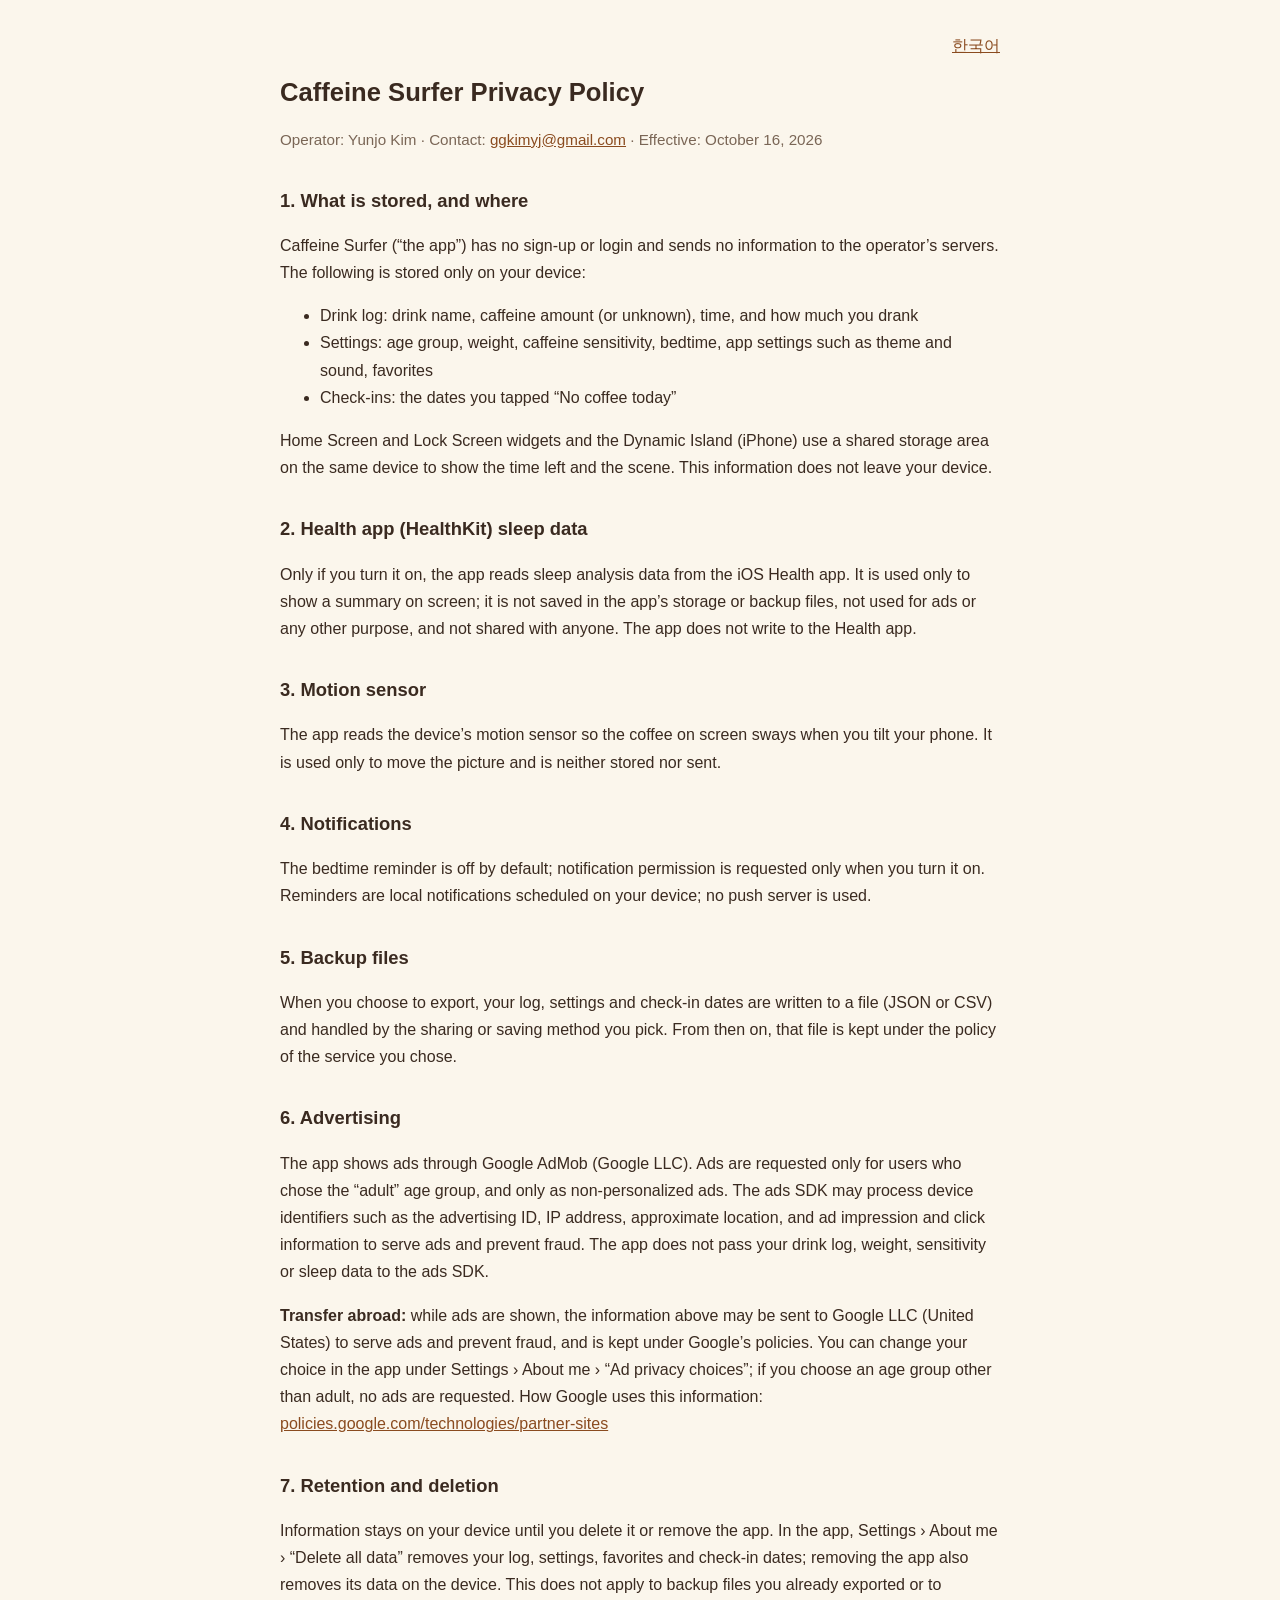
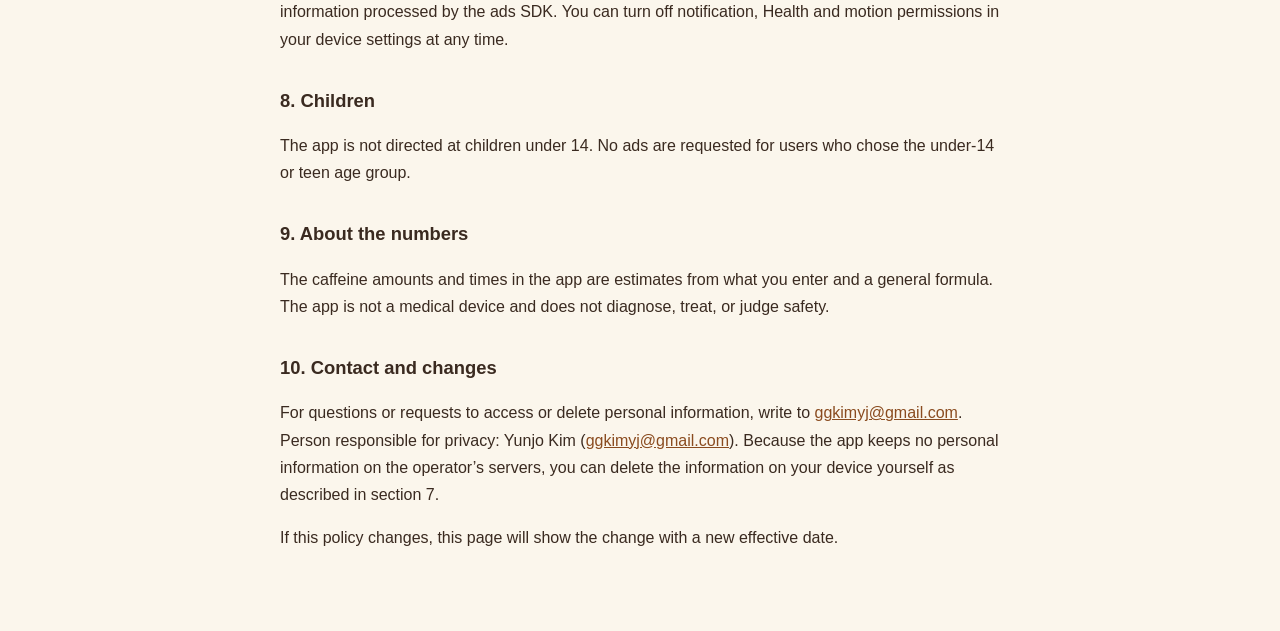
==== privacy-en.html @ 43c8429e "카페인 서퍼 개인정보처리방침·지원 페이지(한국어·영어)" ====
<!doctype html>
<html lang="en">
<head>
<meta charset="utf-8">
<meta name="viewport" content="width=device-width,initial-scale=1">
<title>Caffeine Surfer Privacy Policy</title>
<link rel="stylesheet" href="style.css">
</head>
<body>
<main>
<p class="lang"><a href="privacy.html">한국어</a></p>
<h1>Caffeine Surfer Privacy Policy</h1>
<p class="meta">Operator: Yunjo Kim · Contact: <a href="mailto:ggkimyj@gmail.com">ggkimyj@gmail.com</a> · Effective: October 16, 2026</p>

<h2>1. What is stored, and where</h2>
<p>Caffeine Surfer (“the app”) has no sign-up or login and sends no information to the operator’s servers. The following is stored only on your device:</p>
<ul>
<li>Drink log: drink name, caffeine amount (or unknown), time, and how much you drank</li>
<li>Settings: age group, weight, caffeine sensitivity, bedtime, app settings such as theme and sound, favorites</li>
<li>Check-ins: the dates you tapped “No coffee today”</li>
</ul>
<p>Home Screen and Lock Screen widgets and the Dynamic Island (iPhone) use a shared storage area on the same device to show the time left and the scene. This information does not leave your device.</p>

<h2>2. Health app (HealthKit) sleep data</h2>
<p>Only if you turn it on, the app reads sleep analysis data from the iOS Health app. It is used only to show a summary on screen; it is not saved in the app’s storage or backup files, not used for ads or any other purpose, and not shared with anyone. The app does not write to the Health app.</p>

<h2>3. Motion sensor</h2>
<p>The app reads the device’s motion sensor so the coffee on screen sways when you tilt your phone. It is used only to move the picture and is neither stored nor sent.</p>

<h2>4. Notifications</h2>
<p>The bedtime reminder is off by default; notification permission is requested only when you turn it on. Reminders are local notifications scheduled on your device; no push server is used.</p>

<h2>5. Backup files</h2>
<p>When you choose to export, your log, settings and check-in dates are written to a file (JSON or CSV) and handled by the sharing or saving method you pick. From then on, that file is kept under the policy of the service you chose.</p>

<h2>6. Advertising</h2>
<p>The app shows ads through Google AdMob (Google LLC). Ads are requested only for users who chose the “adult” age group, and only as non-personalized ads. The ads SDK may process device identifiers such as the advertising ID, IP address, approximate location, and ad impression and click information to serve ads and prevent fraud. The app does not pass your drink log, weight, sensitivity or sleep data to the ads SDK.</p>
<p><strong>Transfer abroad:</strong> while ads are shown, the information above may be sent to Google LLC (United States) to serve ads and prevent fraud, and is kept under Google’s policies. You can change your choice in the app under Settings › About me › “Ad privacy choices”; if you choose an age group other than adult, no ads are requested. How Google uses this information: <a href="https://policies.google.com/technologies/partner-sites">policies.google.com/technologies/partner-sites</a></p>

<h2>7. Retention and deletion</h2>
<p>Information stays on your device until you delete it or remove the app. In the app, Settings › About me › “Delete all data” removes your log, settings, favorites and check-in dates; removing the app also removes its data on the device. This does not apply to backup files you already exported or to information processed by the ads SDK. You can turn off notification, Health and motion permissions in your device settings at any time.</p>

<h2>8. Children</h2>
<p>The app is not directed at children under 14. No ads are requested for users who chose the under-14 or teen age group.</p>

<h2>9. About the numbers</h2>
<p>The caffeine amounts and times in the app are estimates from what you enter and a general formula. The app is not a medical device and does not diagnose, treat, or judge safety.</p>

<h2>10. Contact and changes</h2>
<p>For questions or requests to access or delete personal information, write to <a href="mailto:ggkimyj@gmail.com">ggkimyj@gmail.com</a>. Person responsible for privacy: Yunjo Kim (<a href="mailto:ggkimyj@gmail.com">ggkimyj@gmail.com</a>). Because the app keeps no personal information on the operator’s servers, you can delete the information on your device yourself as described in section 7.</p>
<p>If this policy changes, this page will show the change with a new effective date.</p>
</main>
</body>
</html>
---- style.css ----
body{margin:0;background:#fbf6ec;color:#3a2a20;font:16px/1.7 -apple-system,BlinkMacSystemFont,"Apple SD Gothic Neo","Noto Sans KR",sans-serif}
main{max-width:720px;margin:0 auto;padding:32px 16px 64px}
h1{font-size:1.6rem;line-height:1.3}
h2{font-size:1.15rem;margin-top:2rem}
a{color:#8a4b1f}
.meta{color:#7a6656;font-size:.95rem}
.lang{text-align:right;margin:0}
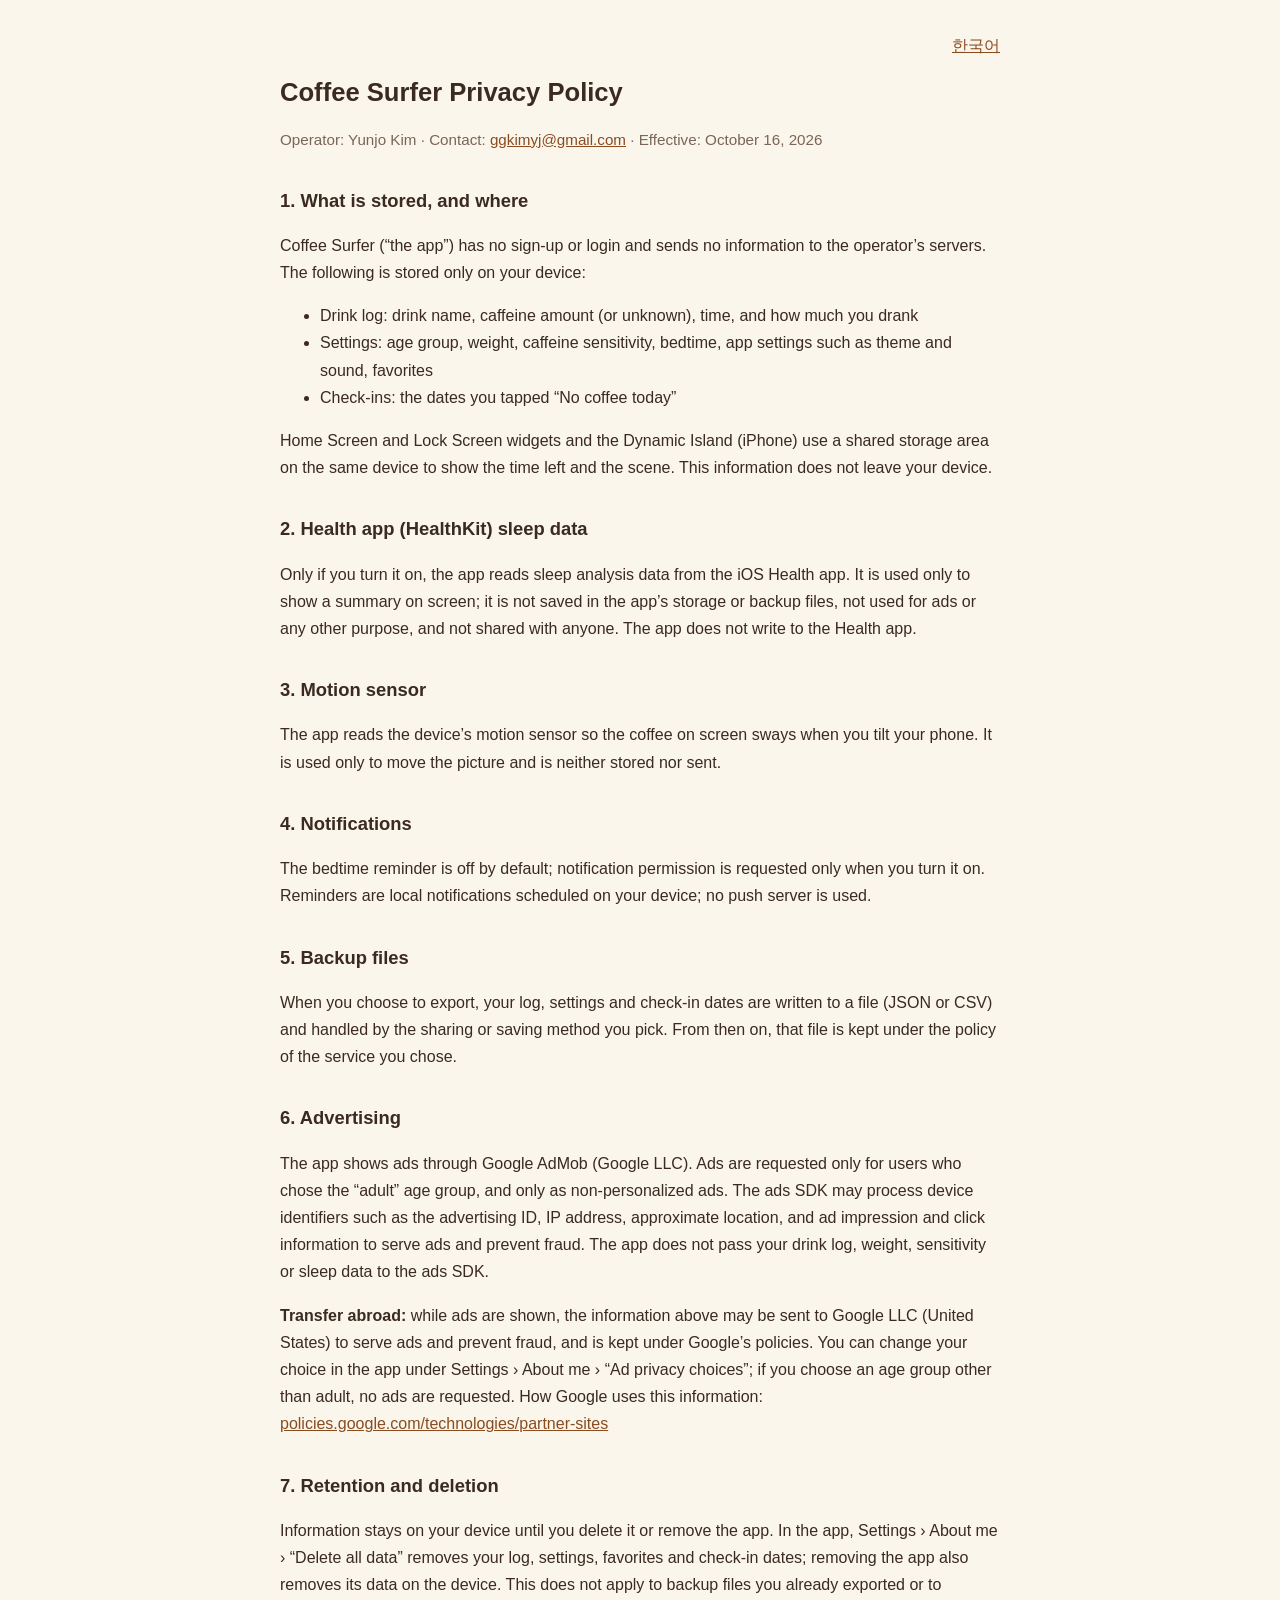
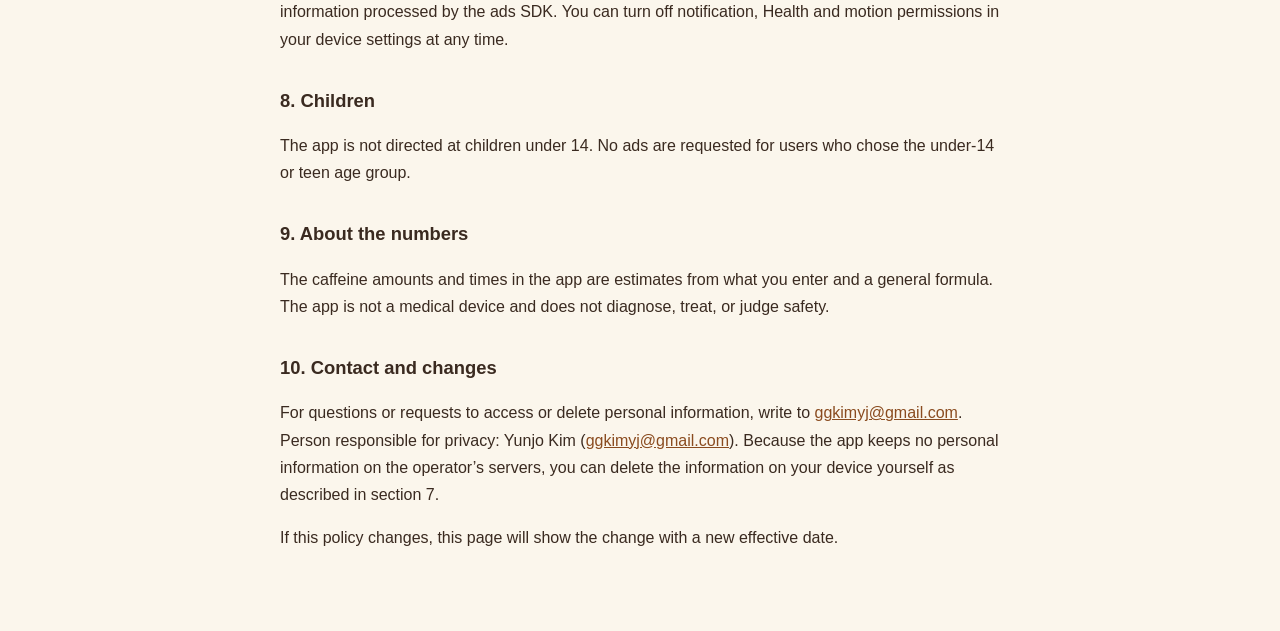
==== commit 6f19cfaf: "영문 이름도 Coffee Surfer로 Co-Authored-By: Claude Opus 5.5 <noreply@anthropic.com>" ====
--- a/privacy-en.html
+++ b/privacy-en.html
@@ -3,17 +3,17 @@
 <head>
 <meta charset="utf-8">
 <meta name="viewport" content="width=device-width,initial-scale=1">
-<title>Caffeine Surfer Privacy Policy</title>
+<title>Coffee Surfer Privacy Policy</title>
 <link rel="stylesheet" href="style.css">
 </head>
 <body>
 <main>
 <p class="lang"><a href="privacy.html">한국어</a></p>
-<h1>Caffeine Surfer Privacy Policy</h1>
+<h1>Coffee Surfer Privacy Policy</h1>
 <p class="meta">Operator: Yunjo Kim · Contact: <a href="mailto:ggkimyj@gmail.com">ggkimyj@gmail.com</a> · Effective: October 16, 2026</p>
 
 <h2>1. What is stored, and where</h2>
-<p>Caffeine Surfer (“the app”) has no sign-up or login and sends no information to the operator’s servers. The following is stored only on your device:</p>
+<p>Coffee Surfer (“the app”) has no sign-up or login and sends no information to the operator’s servers. The following is stored only on your device:</p>
 <ul>
 <li>Drink log: drink name, caffeine amount (or unknown), time, and how much you drank</li>
 <li>Settings: age group, weight, caffeine sensitivity, bedtime, app settings such as theme and sound, favorites</li>
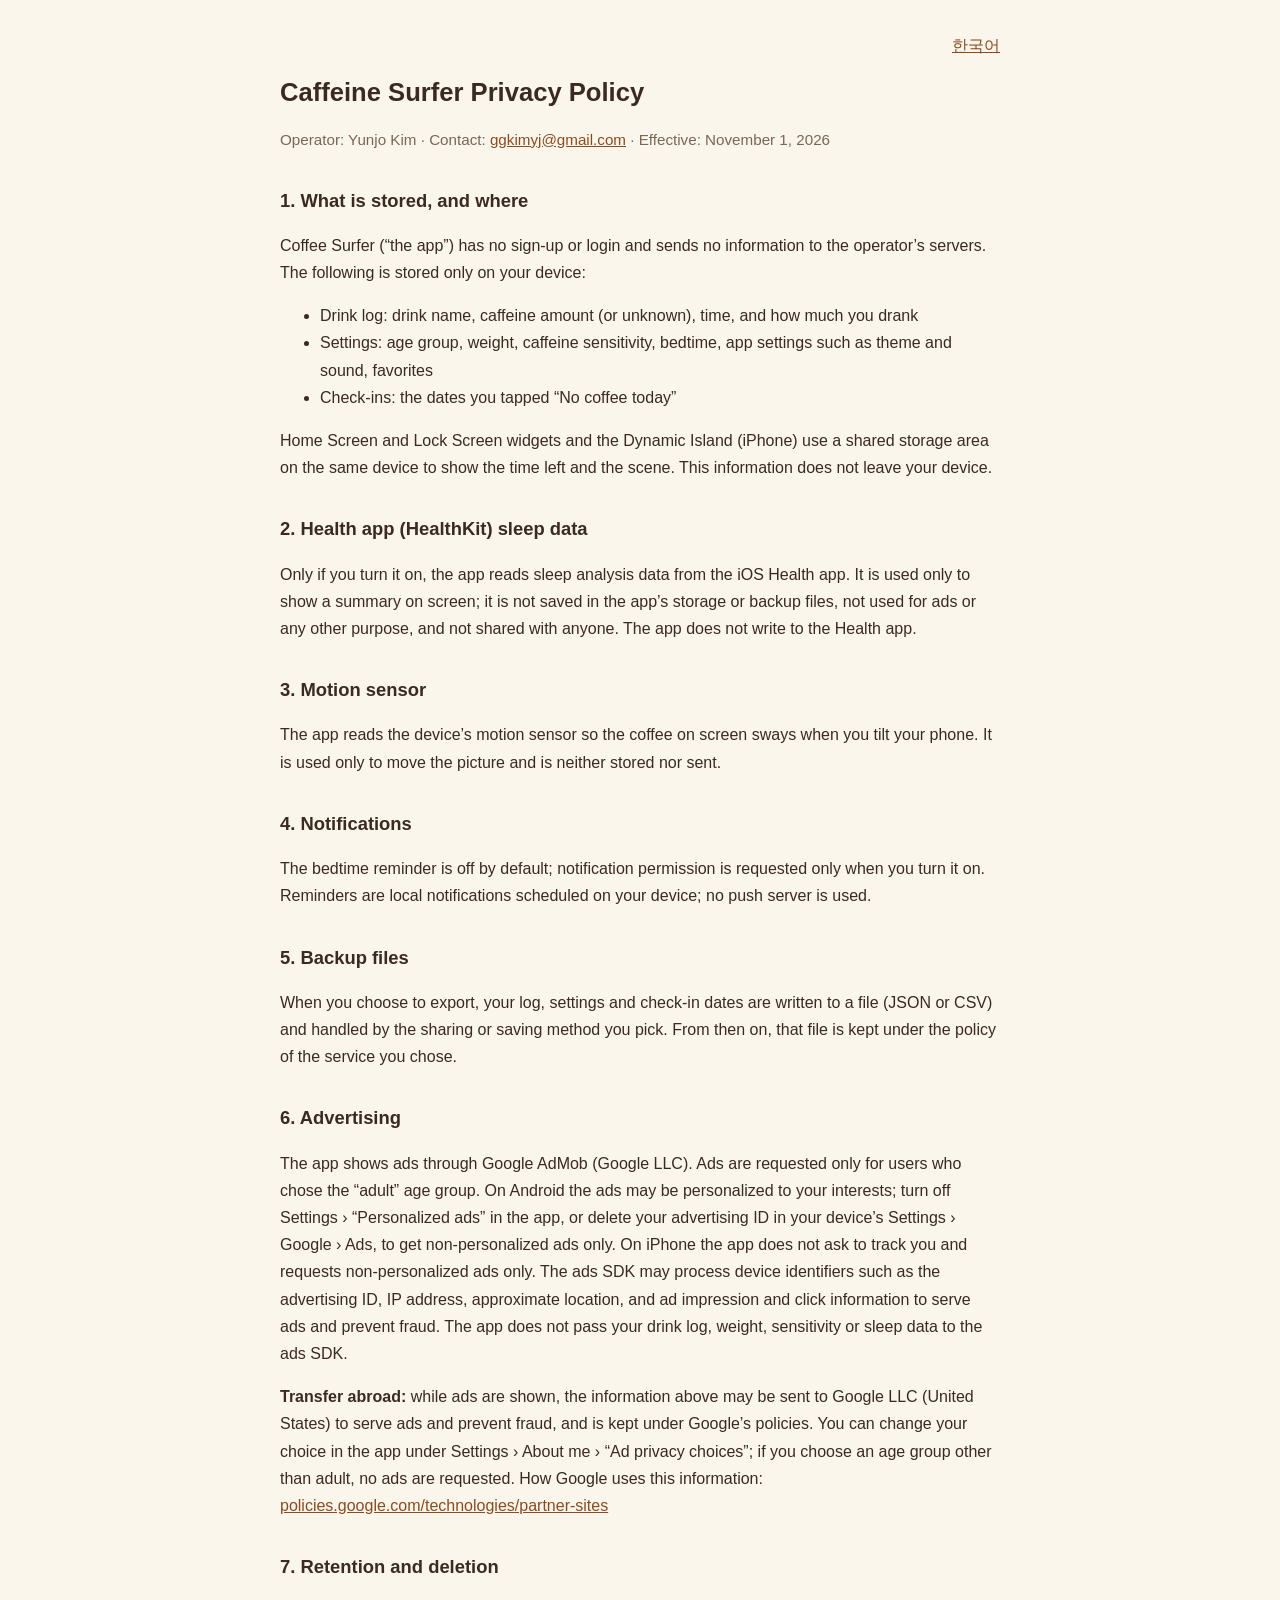
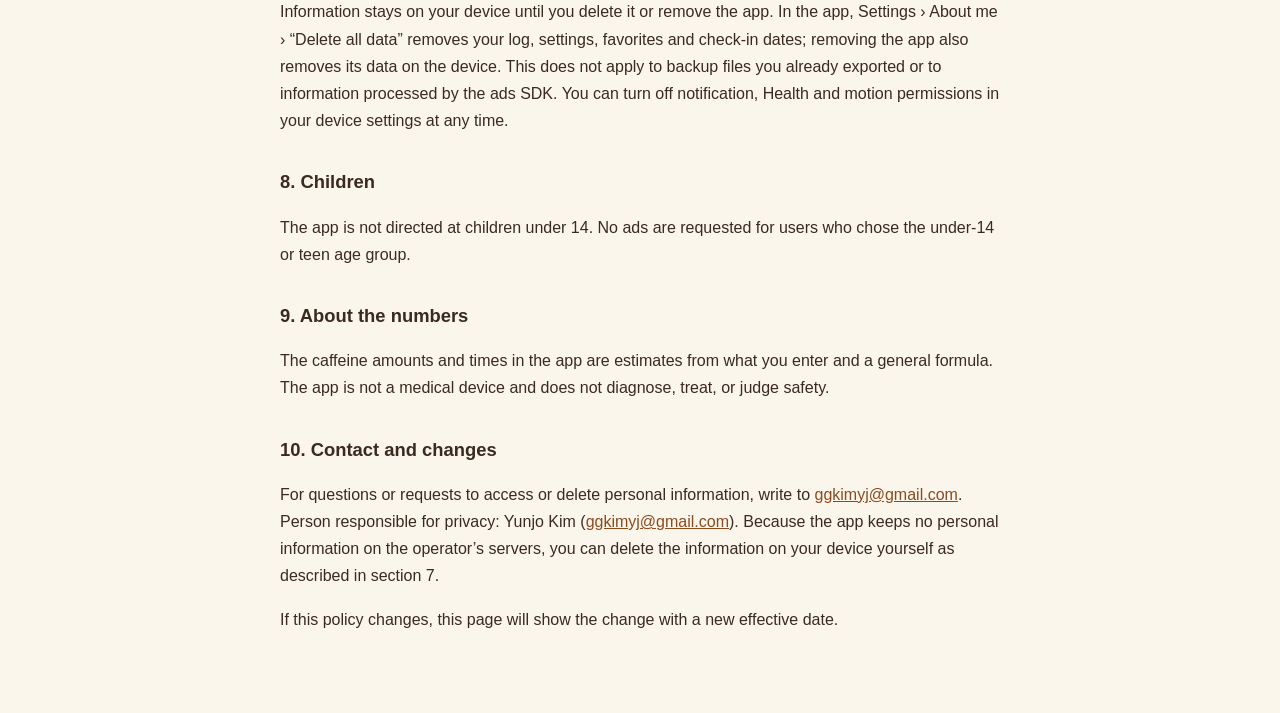
==== commit 79b6a671: "개인정보처리방침: 안드로이드 맞춤형 광고(앱 설정·기기 광고 ID로 끄기), 아이폰은 비맞춤 — 시행일 2026-11-01" ====
--- a/privacy-en.html
+++ b/privacy-en.html
@@ -9,8 +9,8 @@
 <body>
 <main>
 <p class="lang"><a href="privacy.html">한국어</a></p>
-<h1>Coffee Surfer Privacy Policy</h1>
-<p class="meta">Operator: Yunjo Kim · Contact: <a href="mailto:ggkimyj@gmail.com">ggkimyj@gmail.com</a> · Effective: October 16, 2026</p>
+<h1>Caffeine Surfer Privacy Policy</h1>
+<p class="meta">Operator: Yunjo Kim · Contact: <a href="mailto:ggkimyj@gmail.com">ggkimyj@gmail.com</a> · Effective: November 1, 2026</p>
 
 <h2>1. What is stored, and where</h2>
 <p>Coffee Surfer (“the app”) has no sign-up or login and sends no information to the operator’s servers. The following is stored only on your device:</p>
@@ -34,7 +34,7 @@
 <p>When you choose to export, your log, settings and check-in dates are written to a file (JSON or CSV) and handled by the sharing or saving method you pick. From then on, that file is kept under the policy of the service you chose.</p>
 
 <h2>6. Advertising</h2>
-<p>The app shows ads through Google AdMob (Google LLC). Ads are requested only for users who chose the “adult” age group, and only as non-personalized ads. The ads SDK may process device identifiers such as the advertising ID, IP address, approximate location, and ad impression and click information to serve ads and prevent fraud. The app does not pass your drink log, weight, sensitivity or sleep data to the ads SDK.</p>
+<p>The app shows ads through Google AdMob (Google LLC). Ads are requested only for users who chose the “adult” age group. On Android the ads may be personalized to your interests; turn off Settings › “Personalized ads” in the app, or delete your advertising ID in your device’s Settings › Google › Ads, to get non-personalized ads only. On iPhone the app does not ask to track you and requests non-personalized ads only. The ads SDK may process device identifiers such as the advertising ID, IP address, approximate location, and ad impression and click information to serve ads and prevent fraud. The app does not pass your drink log, weight, sensitivity or sleep data to the ads SDK.</p>
 <p><strong>Transfer abroad:</strong> while ads are shown, the information above may be sent to Google LLC (United States) to serve ads and prevent fraud, and is kept under Google’s policies. You can change your choice in the app under Settings › About me › “Ad privacy choices”; if you choose an age group other than adult, no ads are requested. How Google uses this information: <a href="https://policies.google.com/technologies/partner-sites">policies.google.com/technologies/partner-sites</a></p>
 
 <h2>7. Retention and deletion</h2>
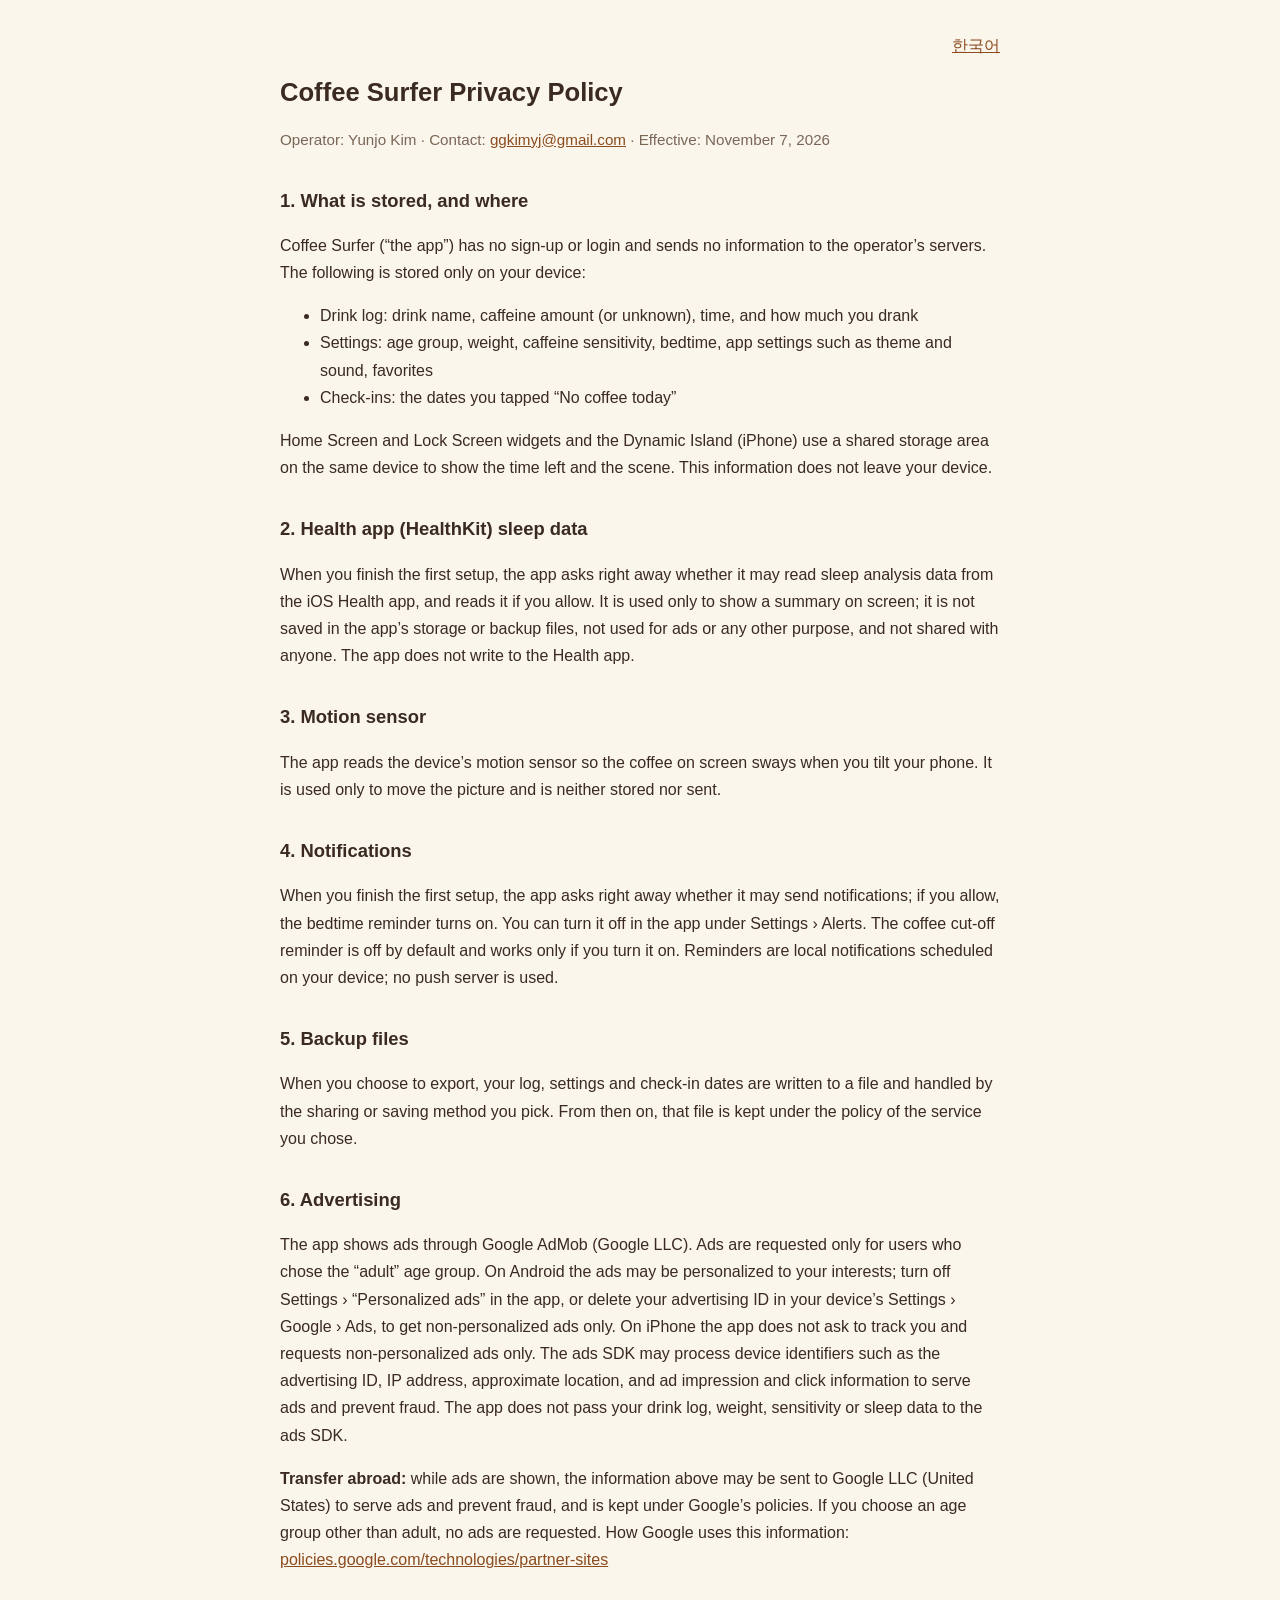
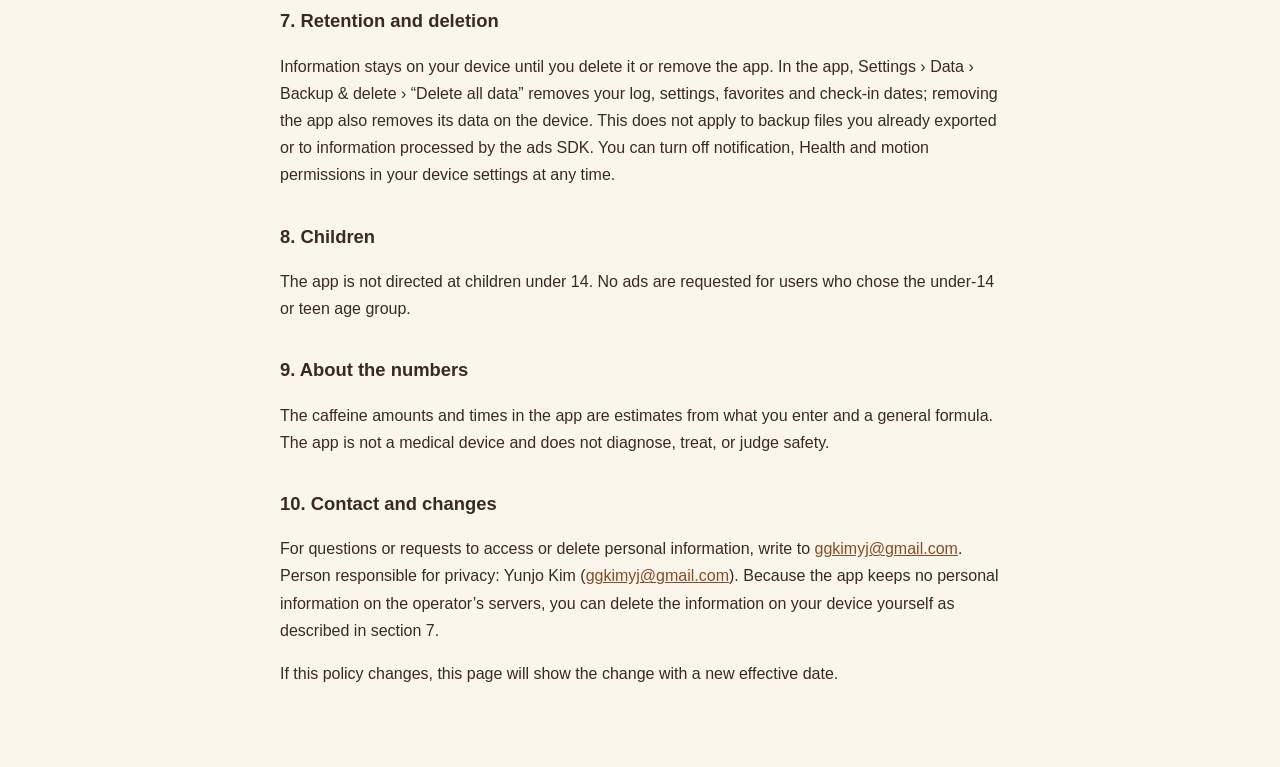
==== commit 6a42233a: "개인정보처리방침·지원: 실제 앱 동작에 맞춤 — 처음 설정 때 수면·알림을 바로 묻는 것, 삭제 경로, 없는 광고 메뉴 삭제, 이름 커피 서퍼 — 시행일 2026-11-07 Co-" ====
--- a/privacy-en.html
+++ b/privacy-en.html
@@ -9,8 +9,8 @@
 <body>
 <main>
 <p class="lang"><a href="privacy.html">한국어</a></p>
-<h1>Caffeine Surfer Privacy Policy</h1>
-<p class="meta">Operator: Yunjo Kim · Contact: <a href="mailto:ggkimyj@gmail.com">ggkimyj@gmail.com</a> · Effective: November 1, 2026</p>
+<h1>Coffee Surfer Privacy Policy</h1>
+<p class="meta">Operator: Yunjo Kim · Contact: <a href="mailto:ggkimyj@gmail.com">ggkimyj@gmail.com</a> · Effective: November 7, 2026</p>
 
 <h2>1. What is stored, and where</h2>
 <p>Coffee Surfer (“the app”) has no sign-up or login and sends no information to the operator’s servers. The following is stored only on your device:</p>
@@ -22,23 +22,23 @@
 <p>Home Screen and Lock Screen widgets and the Dynamic Island (iPhone) use a shared storage area on the same device to show the time left and the scene. This information does not leave your device.</p>
 
 <h2>2. Health app (HealthKit) sleep data</h2>
-<p>Only if you turn it on, the app reads sleep analysis data from the iOS Health app. It is used only to show a summary on screen; it is not saved in the app’s storage or backup files, not used for ads or any other purpose, and not shared with anyone. The app does not write to the Health app.</p>
+<p>When you finish the first setup, the app asks right away whether it may read sleep analysis data from the iOS Health app, and reads it if you allow. It is used only to show a summary on screen; it is not saved in the app’s storage or backup files, not used for ads or any other purpose, and not shared with anyone. The app does not write to the Health app.</p>
 
 <h2>3. Motion sensor</h2>
 <p>The app reads the device’s motion sensor so the coffee on screen sways when you tilt your phone. It is used only to move the picture and is neither stored nor sent.</p>
 
 <h2>4. Notifications</h2>
-<p>The bedtime reminder is off by default; notification permission is requested only when you turn it on. Reminders are local notifications scheduled on your device; no push server is used.</p>
+<p>When you finish the first setup, the app asks right away whether it may send notifications; if you allow, the bedtime reminder turns on. You can turn it off in the app under Settings › Alerts. The coffee cut-off reminder is off by default and works only if you turn it on. Reminders are local notifications scheduled on your device; no push server is used.</p>
 
 <h2>5. Backup files</h2>
-<p>When you choose to export, your log, settings and check-in dates are written to a file (JSON or CSV) and handled by the sharing or saving method you pick. From then on, that file is kept under the policy of the service you chose.</p>
+<p>When you choose to export, your log, settings and check-in dates are written to a file and handled by the sharing or saving method you pick. From then on, that file is kept under the policy of the service you chose.</p>
 
 <h2>6. Advertising</h2>
 <p>The app shows ads through Google AdMob (Google LLC). Ads are requested only for users who chose the “adult” age group. On Android the ads may be personalized to your interests; turn off Settings › “Personalized ads” in the app, or delete your advertising ID in your device’s Settings › Google › Ads, to get non-personalized ads only. On iPhone the app does not ask to track you and requests non-personalized ads only. The ads SDK may process device identifiers such as the advertising ID, IP address, approximate location, and ad impression and click information to serve ads and prevent fraud. The app does not pass your drink log, weight, sensitivity or sleep data to the ads SDK.</p>
-<p><strong>Transfer abroad:</strong> while ads are shown, the information above may be sent to Google LLC (United States) to serve ads and prevent fraud, and is kept under Google’s policies. You can change your choice in the app under Settings › About me › “Ad privacy choices”; if you choose an age group other than adult, no ads are requested. How Google uses this information: <a href="https://policies.google.com/technologies/partner-sites">policies.google.com/technologies/partner-sites</a></p>
+<p><strong>Transfer abroad:</strong> while ads are shown, the information above may be sent to Google LLC (United States) to serve ads and prevent fraud, and is kept under Google’s policies. If you choose an age group other than adult, no ads are requested. How Google uses this information: <a href="https://policies.google.com/technologies/partner-sites">policies.google.com/technologies/partner-sites</a></p>
 
 <h2>7. Retention and deletion</h2>
-<p>Information stays on your device until you delete it or remove the app. In the app, Settings › About me › “Delete all data” removes your log, settings, favorites and check-in dates; removing the app also removes its data on the device. This does not apply to backup files you already exported or to information processed by the ads SDK. You can turn off notification, Health and motion permissions in your device settings at any time.</p>
+<p>Information stays on your device until you delete it or remove the app. In the app, Settings › Data › Backup &amp; delete › “Delete all data” removes your log, settings, favorites and check-in dates; removing the app also removes its data on the device. This does not apply to backup files you already exported or to information processed by the ads SDK. You can turn off notification, Health and motion permissions in your device settings at any time.</p>
 
 <h2>8. Children</h2>
 <p>The app is not directed at children under 14. No ads are requested for users who chose the under-14 or teen age group.</p>
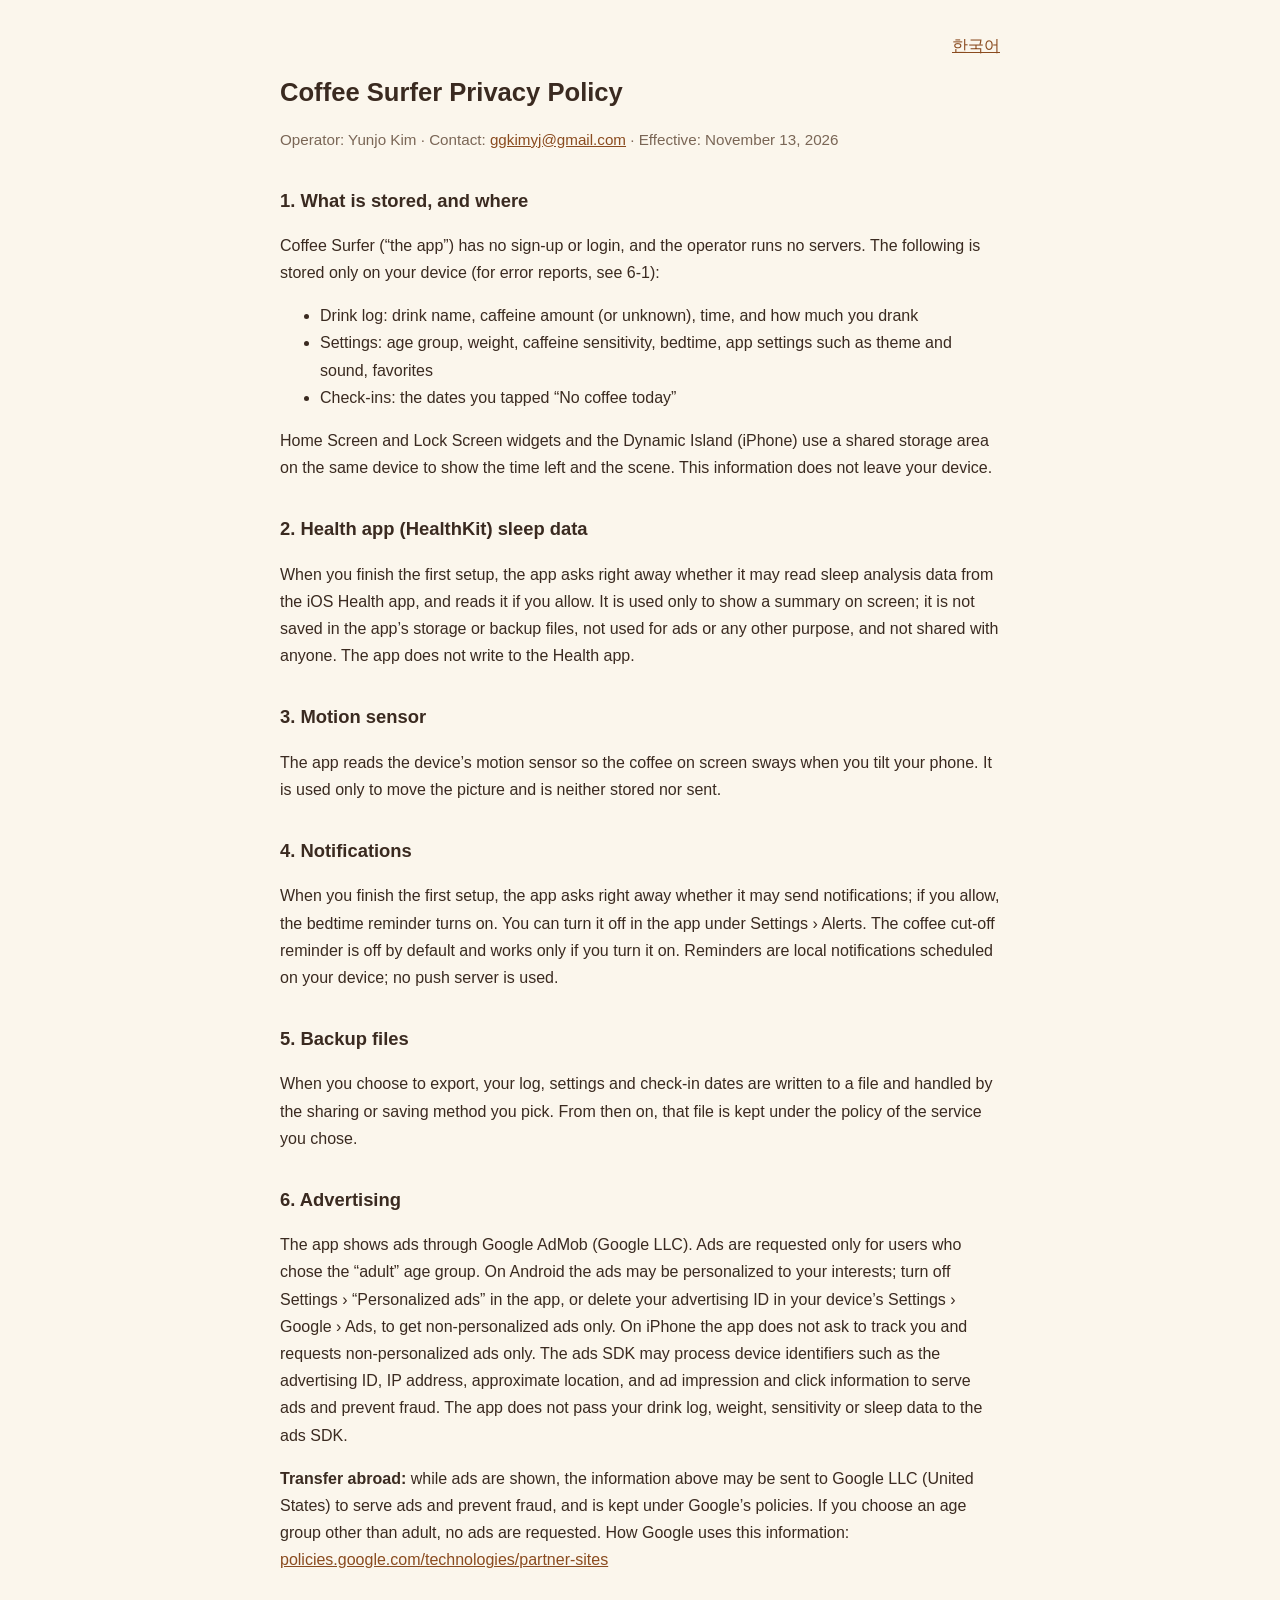
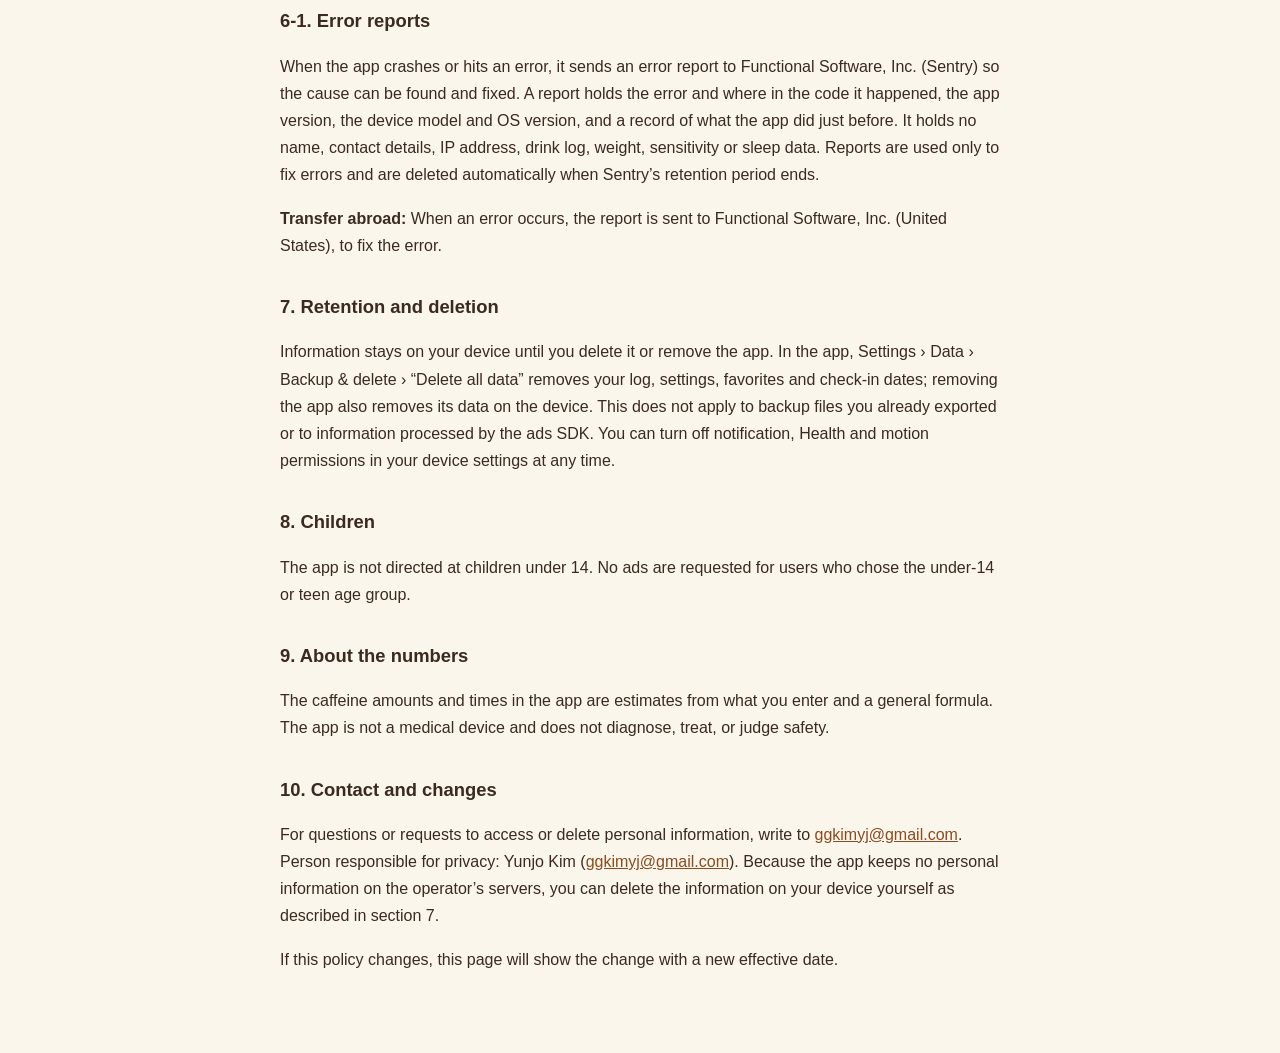
==== commit 441dfb8d: "개인정보처리방침: 6-1 오류 보고(Sentry) 추가 — 시행일 2026-11-13 Co-Authored-By: Claude Opus 5.5 <noreply@anthropic.c" ====
--- a/privacy-en.html
+++ b/privacy-en.html
@@ -10,10 +10,10 @@
 <main>
 <p class="lang"><a href="privacy.html">한국어</a></p>
 <h1>Coffee Surfer Privacy Policy</h1>
-<p class="meta">Operator: Yunjo Kim · Contact: <a href="mailto:ggkimyj@gmail.com">ggkimyj@gmail.com</a> · Effective: November 7, 2026</p>
+<p class="meta">Operator: Yunjo Kim · Contact: <a href="mailto:ggkimyj@gmail.com">ggkimyj@gmail.com</a> · Effective: November 13, 2026</p>
 
 <h2>1. What is stored, and where</h2>
-<p>Coffee Surfer (“the app”) has no sign-up or login and sends no information to the operator’s servers. The following is stored only on your device:</p>
+<p>Coffee Surfer (“the app”) has no sign-up or login, and the operator runs no servers. The following is stored only on your device (for error reports, see 6-1):</p>
 <ul>
 <li>Drink log: drink name, caffeine amount (or unknown), time, and how much you drank</li>
 <li>Settings: age group, weight, caffeine sensitivity, bedtime, app settings such as theme and sound, favorites</li>
@@ -37,6 +37,10 @@
 <p>The app shows ads through Google AdMob (Google LLC). Ads are requested only for users who chose the “adult” age group. On Android the ads may be personalized to your interests; turn off Settings › “Personalized ads” in the app, or delete your advertising ID in your device’s Settings › Google › Ads, to get non-personalized ads only. On iPhone the app does not ask to track you and requests non-personalized ads only. The ads SDK may process device identifiers such as the advertising ID, IP address, approximate location, and ad impression and click information to serve ads and prevent fraud. The app does not pass your drink log, weight, sensitivity or sleep data to the ads SDK.</p>
 <p><strong>Transfer abroad:</strong> while ads are shown, the information above may be sent to Google LLC (United States) to serve ads and prevent fraud, and is kept under Google’s policies. If you choose an age group other than adult, no ads are requested. How Google uses this information: <a href="https://policies.google.com/technologies/partner-sites">policies.google.com/technologies/partner-sites</a></p>
 
+<h2>6-1. Error reports</h2>
+<p>When the app crashes or hits an error, it sends an error report to Functional Software, Inc. (Sentry) so the cause can be found and fixed. A report holds the error and where in the code it happened, the app version, the device model and OS version, and a record of what the app did just before. It holds no name, contact details, IP address, drink log, weight, sensitivity or sleep data. Reports are used only to fix errors and are deleted automatically when Sentry’s retention period ends.</p>
+<p><strong>Transfer abroad:</strong> When an error occurs, the report is sent to Functional Software, Inc. (United States), to fix the error.</p>
+
 <h2>7. Retention and deletion</h2>
 <p>Information stays on your device until you delete it or remove the app. In the app, Settings › Data › Backup &amp; delete › “Delete all data” removes your log, settings, favorites and check-in dates; removing the app also removes its data on the device. This does not apply to backup files you already exported or to information processed by the ads SDK. You can turn off notification, Health and motion permissions in your device settings at any time.</p>
 
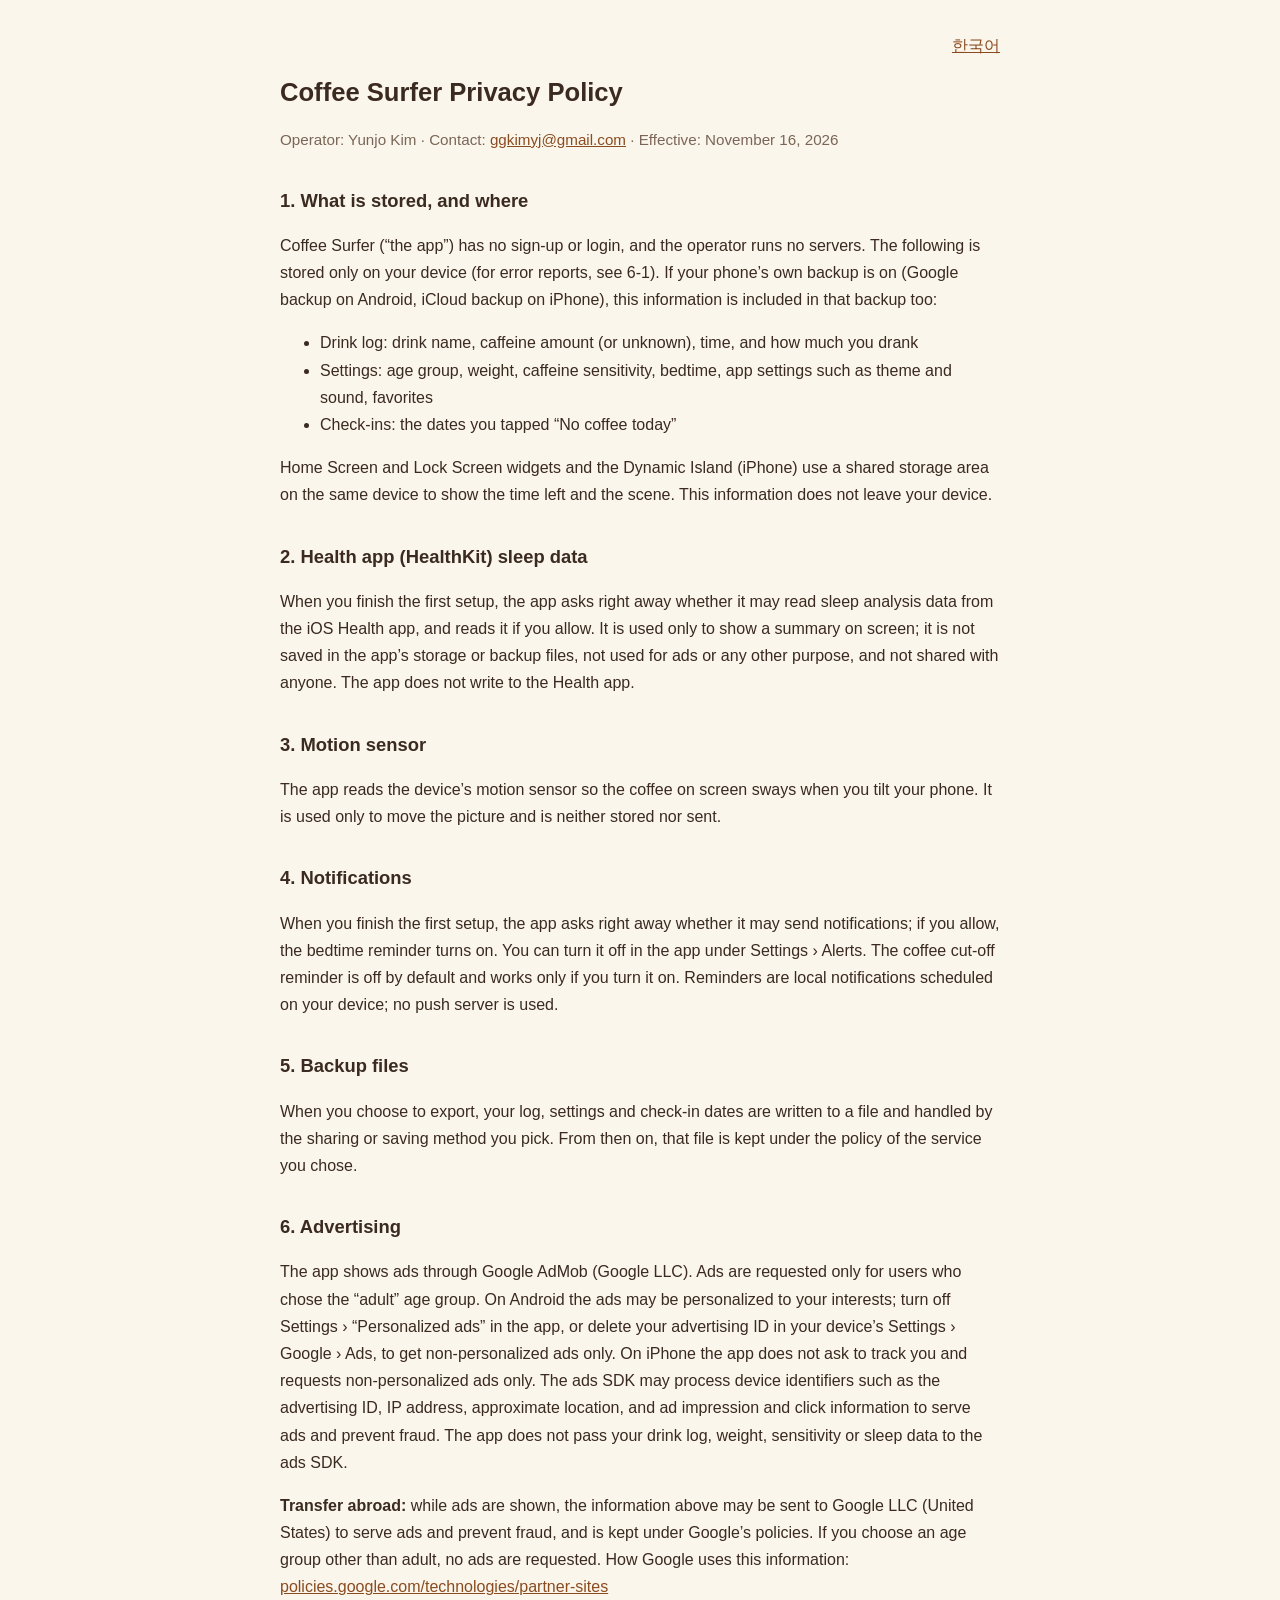
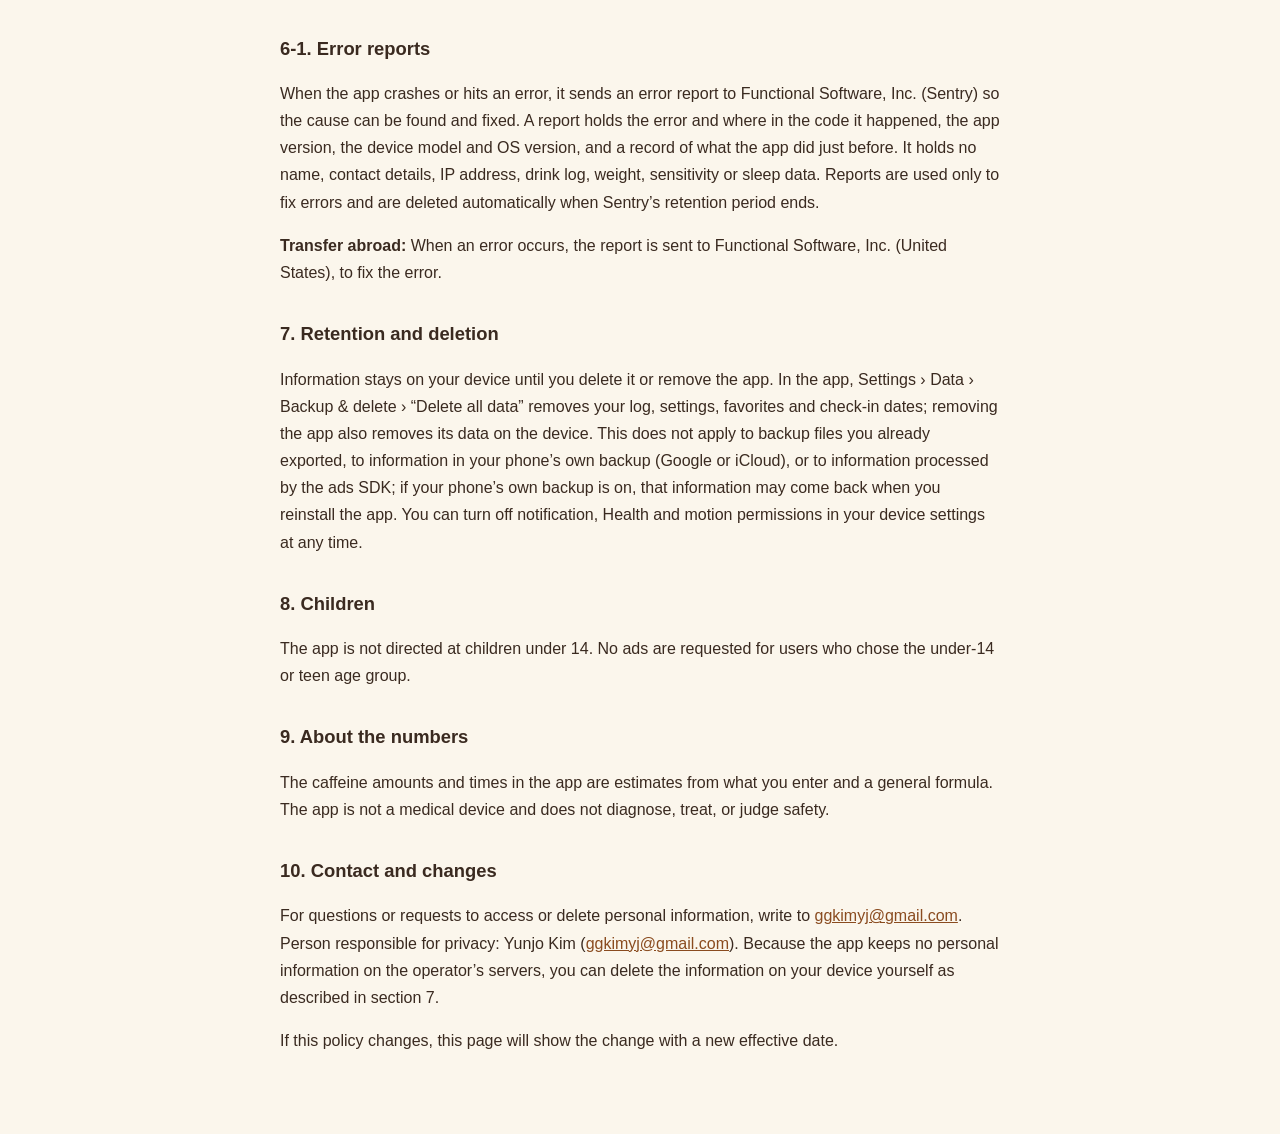
==== commit b7d4f19b: "개인정보처리방침·지원: 폰 자체 백업(Google·iCloud) 고지 — 시행일 2026-11-16 Co-Authored-By: Claude Opus 5.5 <noreply@ant" ====
--- a/privacy-en.html
+++ b/privacy-en.html
@@ -10,10 +10,10 @@
 <main>
 <p class="lang"><a href="privacy.html">한국어</a></p>
 <h1>Coffee Surfer Privacy Policy</h1>
-<p class="meta">Operator: Yunjo Kim · Contact: <a href="mailto:ggkimyj@gmail.com">ggkimyj@gmail.com</a> · Effective: November 13, 2026</p>
+<p class="meta">Operator: Yunjo Kim · Contact: <a href="mailto:ggkimyj@gmail.com">ggkimyj@gmail.com</a> · Effective: November 16, 2026</p>
 
 <h2>1. What is stored, and where</h2>
-<p>Coffee Surfer (“the app”) has no sign-up or login, and the operator runs no servers. The following is stored only on your device (for error reports, see 6-1):</p>
+<p>Coffee Surfer (“the app”) has no sign-up or login, and the operator runs no servers. The following is stored only on your device (for error reports, see 6-1). If your phone’s own backup is on (Google backup on Android, iCloud backup on iPhone), this information is included in that backup too:</p>
 <ul>
 <li>Drink log: drink name, caffeine amount (or unknown), time, and how much you drank</li>
 <li>Settings: age group, weight, caffeine sensitivity, bedtime, app settings such as theme and sound, favorites</li>
@@ -42,7 +42,7 @@
 <p><strong>Transfer abroad:</strong> When an error occurs, the report is sent to Functional Software, Inc. (United States), to fix the error.</p>
 
 <h2>7. Retention and deletion</h2>
-<p>Information stays on your device until you delete it or remove the app. In the app, Settings › Data › Backup &amp; delete › “Delete all data” removes your log, settings, favorites and check-in dates; removing the app also removes its data on the device. This does not apply to backup files you already exported or to information processed by the ads SDK. You can turn off notification, Health and motion permissions in your device settings at any time.</p>
+<p>Information stays on your device until you delete it or remove the app. In the app, Settings › Data › Backup &amp; delete › “Delete all data” removes your log, settings, favorites and check-in dates; removing the app also removes its data on the device. This does not apply to backup files you already exported, to information in your phone’s own backup (Google or iCloud), or to information processed by the ads SDK; if your phone’s own backup is on, that information may come back when you reinstall the app. You can turn off notification, Health and motion permissions in your device settings at any time.</p>
 
 <h2>8. Children</h2>
 <p>The app is not directed at children under 14. No ads are requested for users who chose the under-14 or teen age group.</p>
